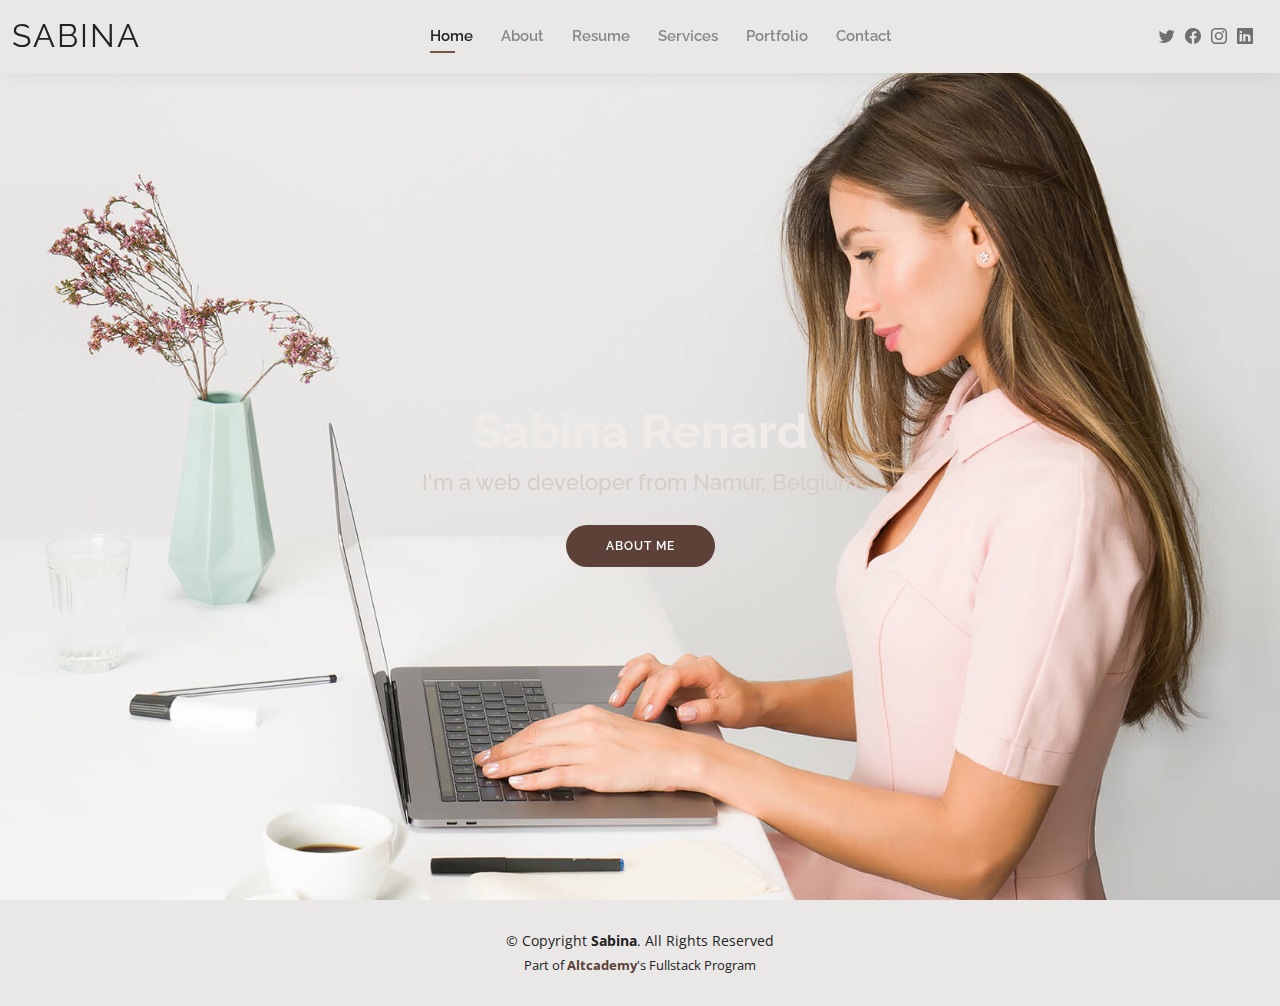
==== index.html @ f3447d52 "Fonts&colors updated on home page" ====
<!DOCTYPE html>
<html lang="en">
  <head>
    <meta charset="utf-8" />
    <meta content="width=device-width, initial-scale=1.0" name="viewport" />

    <title>SABINA RENARD</title>
    <meta content="" name="description" />
    <meta content="" name="keywords" />

    <!-- Favicons -->
    <link href="assets/img/favicon.ico" rel="icon" />

    <!-- Google Fonts -->
    <link
      href="https://fonts.googleapis.com/css?family=Open+Sans:300,300i,400,400i,600,600i,700,700i|Raleway:300,300i,400,400i,500,500i,600,600i,700,700i|Poppins:300,300i,400,400i,500,500i,600,600i,700,700i"
      rel="stylesheet"
    />

    <!-- Vendor CSS Files -->
    <link href="assets/vendor/aos/aos.css" rel="stylesheet" />
    <link
      href="assets/vendor/bootstrap/css/bootstrap.min.css"
      rel="stylesheet"
    />
    <link
      href="assets/vendor/bootstrap-icons/bootstrap-icons.css"
      rel="stylesheet"
    />
    <link href="assets/vendor/boxicons/css/boxicons.min.css" rel="stylesheet" />
    <link
      href="assets/vendor/glightbox/css/glightbox.min.css"
      rel="stylesheet"
    />
    <link href="assets/vendor/swiper/swiper-bundle.min.css" rel="stylesheet" />

    <!-- Template Main CSS File -->
    <link href="assets/css/style.css" rel="stylesheet" />
  </head>

  <body>
    <!-- ======= Header ======= -->
    <header id="header" class="fixed-top">
      <div
        class="container-fluid d-flex justify-content-between align-items-center"
      >
        <h1 class="logo me-auto me-lg-0"><a href="index.html">Sabina</a></h1>

        <nav id="navbar" class="navbar order-last order-lg-0">
          <ul>
            <li><a class="active" href="index.html">Home</a></li>
            <li><a href="about.html">About</a></li>
            <li><a href="resume.html">Resume</a></li>
            <li><a href="services.html">Services</a></li>
            <li><a href="portfolio.html">Portfolio</a></li>
            <li><a href="contact.html">Contact</a></li>
          </ul>
          <i class="bi bi-list mobile-nav-toggle"></i>
        </nav>
        <!-- .navbar -->

        <div class="header-social-links">
          <a href="#" class="twitter"><i class="bi bi-twitter"></i></a>
          <a href="#" class="facebook"><i class="bi bi-facebook"></i></a>
          <a href="#" class="instagram"><i class="bi bi-instagram"></i></a>
          <a href="#" class="linkedin"><i class="bi bi-linkedin"></i></a>
        </div>
      </div>
    </header>
    <!-- End Header -->

    <!-- ======= Hero Section ======= -->
    <section id="hero" class="d-flex align-items-center">
      <div
        class="container d-flex flex-column align-items-center"
        data-aos="zoom-in"
        data-aos-delay="100"
      >
        <h1 id="hero-name">Sabina Renard</h1>
        <h2>I'm a web developer from Namur, Belgium</h2>
        <a href="about.html" class="btn-about">About Me</a>
      </div>
    </section>
    <!-- End Hero -->

    <!-- ======= Footer ======= -->
    <footer id="footer">
      <div class="container">
        <div class="copyright">
          &copy; Copyright <strong><span>Sabina</span></strong
          >. All Rights Reserved
        </div>
        <div class="credits">
          Part of <a href="https://www.altcademy.com">Altcademy</a>'s Fullstack
          Program
        </div>
      </div>
    </footer>
    <!-- End  Footer -->

    <div id="preloader"></div>
    <a
      href="#"
      class="back-to-top d-flex align-items-center justify-content-center"
      ><i class="bi bi-arrow-up-short"></i
    ></a>

    <!-- Vendor JS Files -->
    <script src="assets/vendor/purecounter/purecounter_vanilla.js"></script>
    <script src="assets/vendor/aos/aos.js"></script>
    <script src="assets/vendor/bootstrap/js/bootstrap.bundle.min.js"></script>
    <script src="assets/vendor/glightbox/js/glightbox.min.js"></script>
    <script src="assets/vendor/isotope-layout/isotope.pkgd.min.js"></script>
    <script src="assets/vendor/swiper/swiper-bundle.min.js"></script>
    <script src="assets/vendor/waypoints/noframework.waypoints.js"></script>
    <script src="assets/vendor/php-email-form/validate.js"></script>

    <!-- Template Main JS File -->
    <script src="assets/js/main.js"></script>
  </body>
</html>
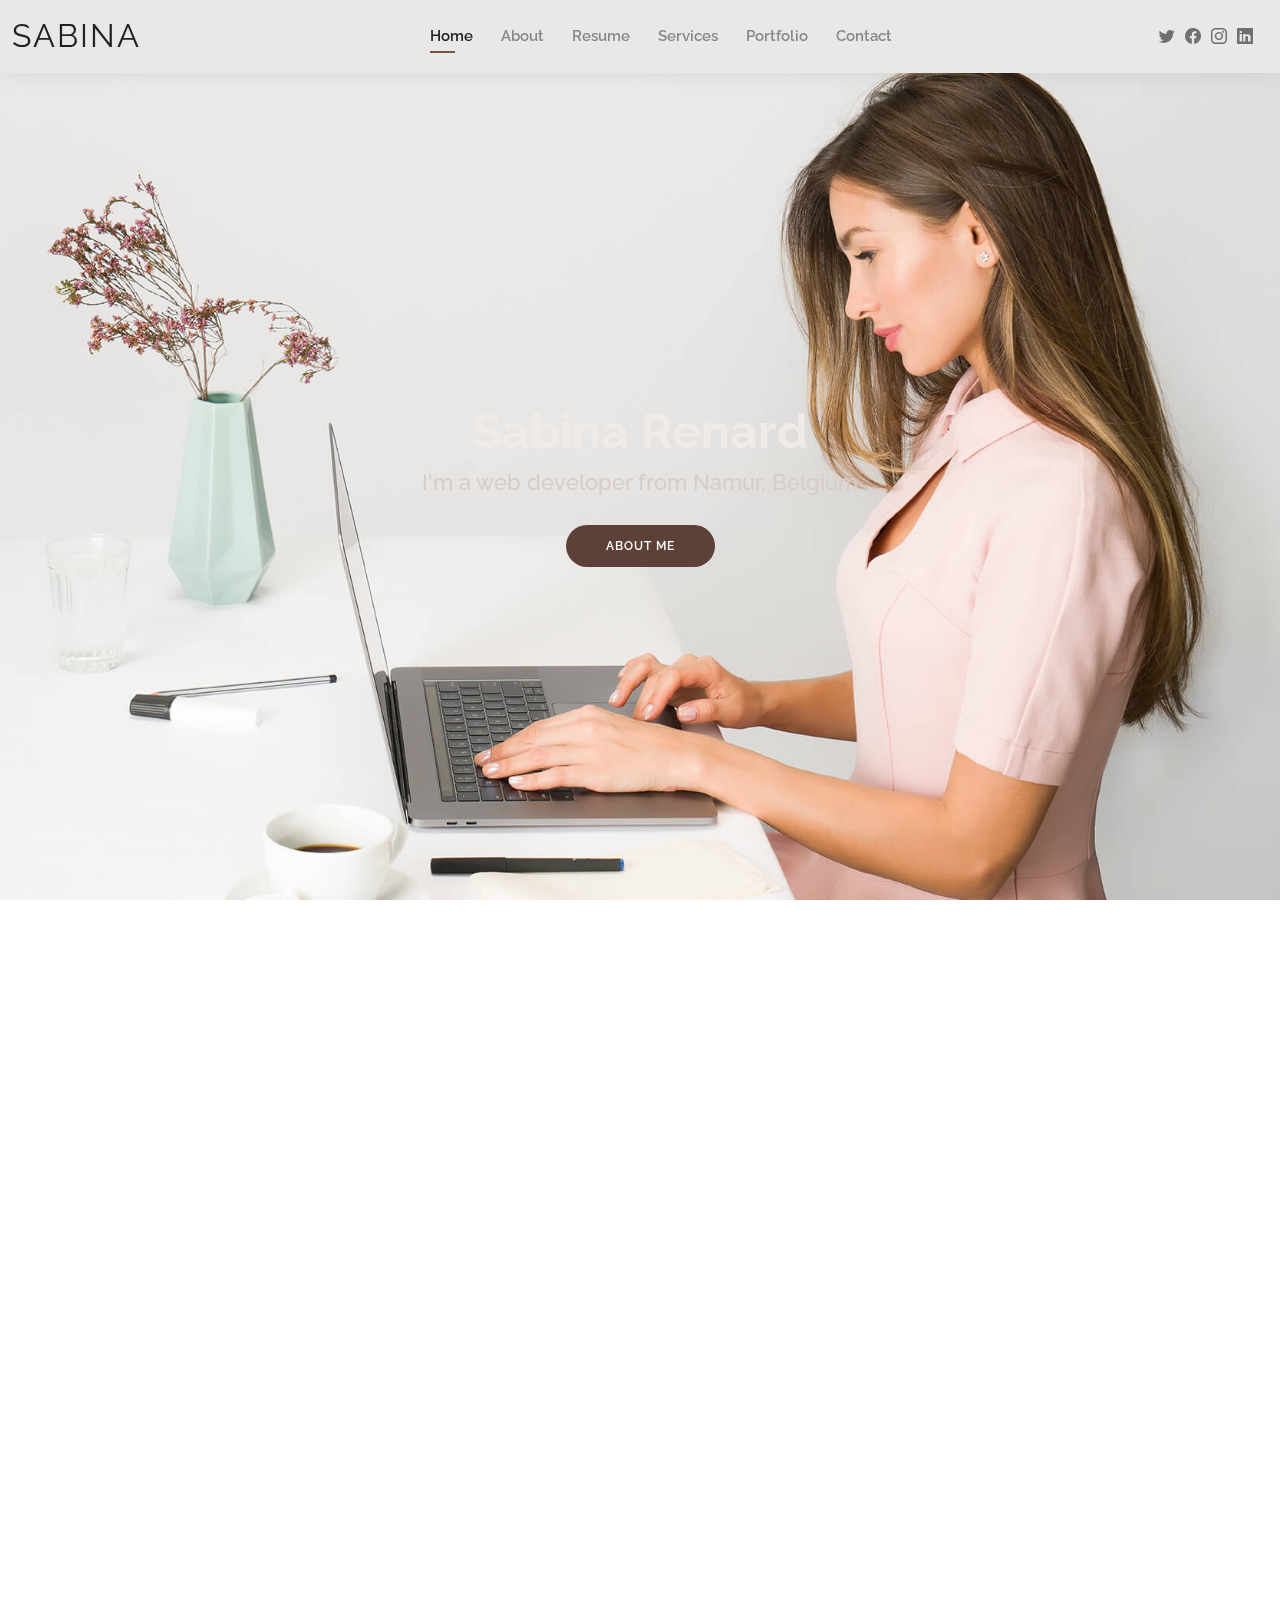
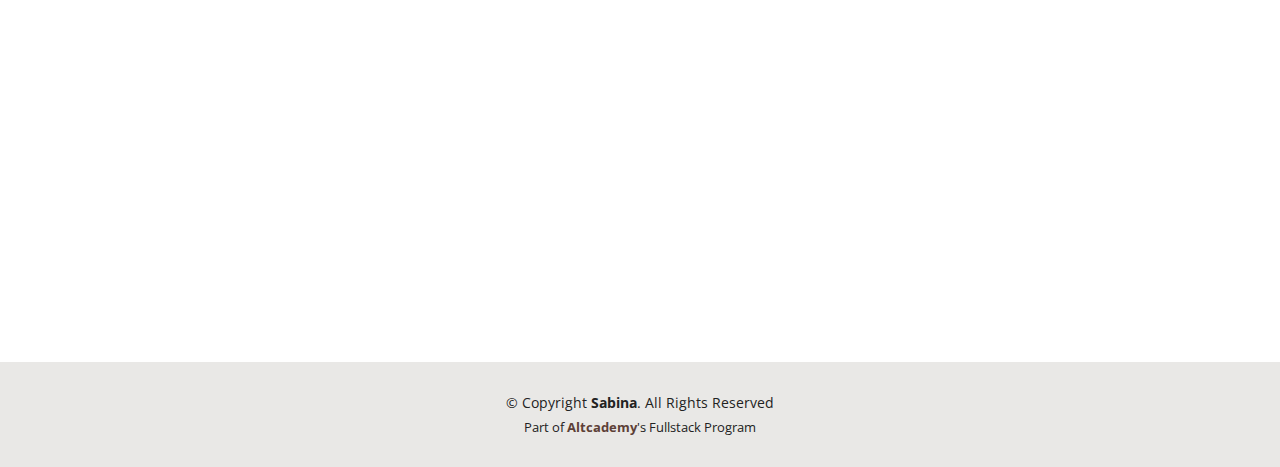
==== commit c23aaf26: "About section completed" ====
--- a/index.html
+++ b/index.html
@@ -39,6 +39,7 @@
   </head>
 
   <body>
+    <!-- ----------------------------------------------------------- NAV & HERO---------------------------------------------------- -->
     <!-- ======= Header ======= -->
     <header id="header" class="fixed-top">
       <div
@@ -83,6 +84,190 @@
     </section>
     <!-- End Hero -->
 
+    <!-- --------------------------------------------------- ABOUT ME SECTION --------------------------------------------------- -->
+    <main id="main">
+      <!-- ======= About Section ======= -->
+      <section id="about" class="about">
+        <div class="container" data-aos="fade-up">
+          <div class="section-title">
+            <h2>About</h2>
+            <p>
+              Here will be short description about skills, experience and
+              projects that I will have in future
+            </p>
+          </div>
+
+          <div class="row">
+            <div class="col-lg-4">
+              <img
+                src="assets/img/IMG-20210714-WA0001.jpg"
+                class="img-fluid"
+                alt=""
+              />
+            </div>
+            <div class="col-lg-8 pt-4 pt-lg-0 content">
+              <h3>Web Developer</h3>
+              <p class="fst-italic">
+                Experienced web developer with demonstrated history in
+                development for over 10 years.
+              </p>
+              <div class="row">
+                <div class="col-lg-6">
+                  <ul>
+                    <li>
+                      <i class="bi bi-rounded-right"></i>
+                      <strong>Birthday:</strong> 10 February 1987
+                    </li>
+                    <li>
+                      <i class="bi bi-rounded-right"></i>
+                      <strong>Website:</strong> www.sabinarenard.com
+                    </li>
+                    <li>
+                      <i class="bi bi-rounded-right"></i>
+                      <strong>Phone:</strong> +123 456 7890
+                    </li>
+                    <li>
+                      <i class="bi bi-rounded-right"></i>
+                      <strong>City:</strong> Namur, Belgium
+                    </li>
+                  </ul>
+                </div>
+                <div class="col-lg-6">
+                  <ul>
+                    <li>
+                      <i class="bi bi-rounded-right"></i>
+                      <strong>Age:</strong> 36
+                    </li>
+                    <li>
+                      <i class="bi bi-rounded-right"></i>
+                      <strong>Degree:</strong> Bachelor
+                    </li>
+                    <li>
+                      <i class="bi bi-rounded-right"></i>
+                      <strong>Email:</strong> ssafarowa@gmail.com
+                    </li>
+                    <li>
+                      <i class="bi bi-rounded-right"></i>
+                      <strong>Freelance:</strong> Available
+                    </li>
+                  </ul>
+                </div>
+              </div>
+              <p>
+                Over 15 years I have been holding senior management positions in
+                companies of Oil & Gas industry. However the passion to learn
+                new area and master in web development finally took over and I
+                have decided to do drastic changes in my career and persue the
+                dream of working as developer from any point of the world.
+              </p>
+            </div>
+          </div>
+        </div>
+      </section>
+      <!-- End About Section -->
+
+      <!-- ======= Skills Section ======= -->
+      <section id="skills" class="skills">
+        <div class="container" data-aos="fade-up">
+          <div class="section-title">
+            <h2>Skills</h2>
+            <!-- <p>
+              Magnam dolores commodi suscipit. Necessitatibus eius consequatur
+              ex aliquid fuga eum quidem. Sit sint consectetur velit. Quisquam
+              quos quisquam cupiditate. Et nemo qui impedit suscipit alias ea.
+              Quia fugiat sit in iste officiis commodi quidem hic quas.
+            </p> -->
+          </div>
+
+          <div class="row skills-content">
+            <div class="col-lg-6">
+              <div class="progress">
+                <span class="skill">HTML <i class="val">100%</i></span>
+                <div class="progress-bar-wrap">
+                  <div
+                    class="progress-bar"
+                    role="progressbar"
+                    aria-valuenow="100"
+                    aria-valuemin="0"
+                    aria-valuemax="100"
+                  ></div>
+                </div>
+              </div>
+
+              <div class="progress">
+                <span class="skill">CSS <i class="val">90%</i></span>
+                <div class="progress-bar-wrap">
+                  <div
+                    class="progress-bar"
+                    role="progressbar"
+                    aria-valuenow="90"
+                    aria-valuemin="0"
+                    aria-valuemax="100"
+                  ></div>
+                </div>
+              </div>
+
+              <div class="progress">
+                <span class="skill">JavaScript <i class="val">20%</i></span>
+                <div class="progress-bar-wrap">
+                  <div
+                    class="progress-bar"
+                    role="progressbar"
+                    aria-valuenow="20"
+                    aria-valuemin="0"
+                    aria-valuemax="100"
+                  ></div>
+                </div>
+              </div>
+            </div>
+
+            <div class="col-lg-6">
+              <div class="progress">
+                <span class="skill">PHP <i class="val">10%</i></span>
+                <div class="progress-bar-wrap">
+                  <div
+                    class="progress-bar"
+                    role="progressbar"
+                    aria-valuenow="10"
+                    aria-valuemin="0"
+                    aria-valuemax="100"
+                  ></div>
+                </div>
+              </div>
+
+              <div class="progress">
+                <span class="skill">React Js <i class="val">10%</i></span>
+                <div class="progress-bar-wrap">
+                  <div
+                    class="progress-bar"
+                    role="progressbar"
+                    aria-valuenow="10"
+                    aria-valuemin="0"
+                    aria-valuemax="100"
+                  ></div>
+                </div>
+              </div>
+
+              <div class="progress">
+                <span class="skill">Ruby on Rails <i class="val">5%</i></span>
+                <div class="progress-bar-wrap">
+                  <div
+                    class="progress-bar"
+                    role="progressbar"
+                    aria-valuenow="55"
+                    aria-valuemin="0"
+                    aria-valuemax="100"
+                  ></div>
+                </div>
+              </div>
+            </div>
+          </div>
+        </div>
+      </section>
+      <!-- End Skills Section -->
+    </main>
+    <!-- End #main -->
+
     <!-- ======= Footer ======= -->
     <footer id="footer">
       <div class="container">
--- a/assets/css/style.css
+++ b/assets/css/style.css
@@ -531,7 +531,7 @@
   display: block;
   width: 50px;
   height: 3px;
-  background: #34b7a7;
+  background: #6d4c41;
   bottom: 0;
   left: calc(50% - 25px);
 }
@@ -615,7 +615,7 @@
 .about .content ul i {
   font-size: 20px;
   padding-right: 2px;
-  color: #34b7a7;
+  color: #4e342e;
 }
 
 .about .content p:last-child {
@@ -655,106 +655,7 @@
   width: 1px;
   height: 10px;
   transition: 0.9s;
-  background-color: #34b7a7;
-}
-
-/*--------------------------------------------------------------
-# Facts
---------------------------------------------------------------*/
-.facts .counters span {
-  font-size: 48px;
-  display: block;
-  color: #34b7a7;
-}
-
-.facts .counters p {
-  padding: 0;
-  margin: 0 0 20px 0;
-  font-family: "Raleway", sans-serif;
-  font-size: 14px;
-}
-
-/*--------------------------------------------------------------
-# Testimonials
---------------------------------------------------------------*/
-.testimonials .section-header {
-  margin-bottom: 40px;
-}
-
-.testimonials .testimonials-carousel,
-.testimonials .testimonials-slider {
-  overflow: hidden;
-}
-
-.testimonials .testimonial-item {
-  text-align: center;
-}
-
-.testimonials .testimonial-item .testimonial-img {
-  width: 120px;
-  border-radius: 50%;
-  border: 4px solid #fff;
-  margin: 0 auto;
-}
-
-.testimonials .testimonial-item h3 {
-  font-size: 20px;
-  font-weight: bold;
-  margin: 10px 0 5px 0;
-  color: #111;
-}
-
-.testimonials .testimonial-item h4 {
-  font-size: 14px;
-  color: #999;
-  margin: 0 0 15px 0;
-}
-
-.testimonials .testimonial-item .quote-icon-left,
-.testimonials .testimonial-item .quote-icon-right {
-  color: #c8efea;
-  font-size: 26px;
-}
-
-.testimonials .testimonial-item .quote-icon-left {
-  display: inline-block;
-  left: -5px;
-  position: relative;
-}
-
-.testimonials .testimonial-item .quote-icon-right {
-  display: inline-block;
-  right: -5px;
-  position: relative;
-  top: 10px;
-}
-
-.testimonials .testimonial-item p {
-  font-style: italic;
-  margin: 0 auto 15px auto;
-}
-
-@media (min-width: 992px) {
-  .testimonials .testimonial-item p {
-    width: 80%;
-  }
-}
-
-.testimonials .swiper-pagination {
-  margin-top: 20px;
-  position: relative;
-}
-
-.testimonials .swiper-pagination .swiper-pagination-bullet {
-  width: 12px;
-  height: 12px;
-  background-color: #fff;
-  opacity: 1;
-  border: 1px solid #34b7a7;
-}
-
-.testimonials .swiper-pagination .swiper-pagination-bullet-active {
-  background-color: #34b7a7;
+  background-color: #5d4037;
 }
 
 /*--------------------------------------------------------------
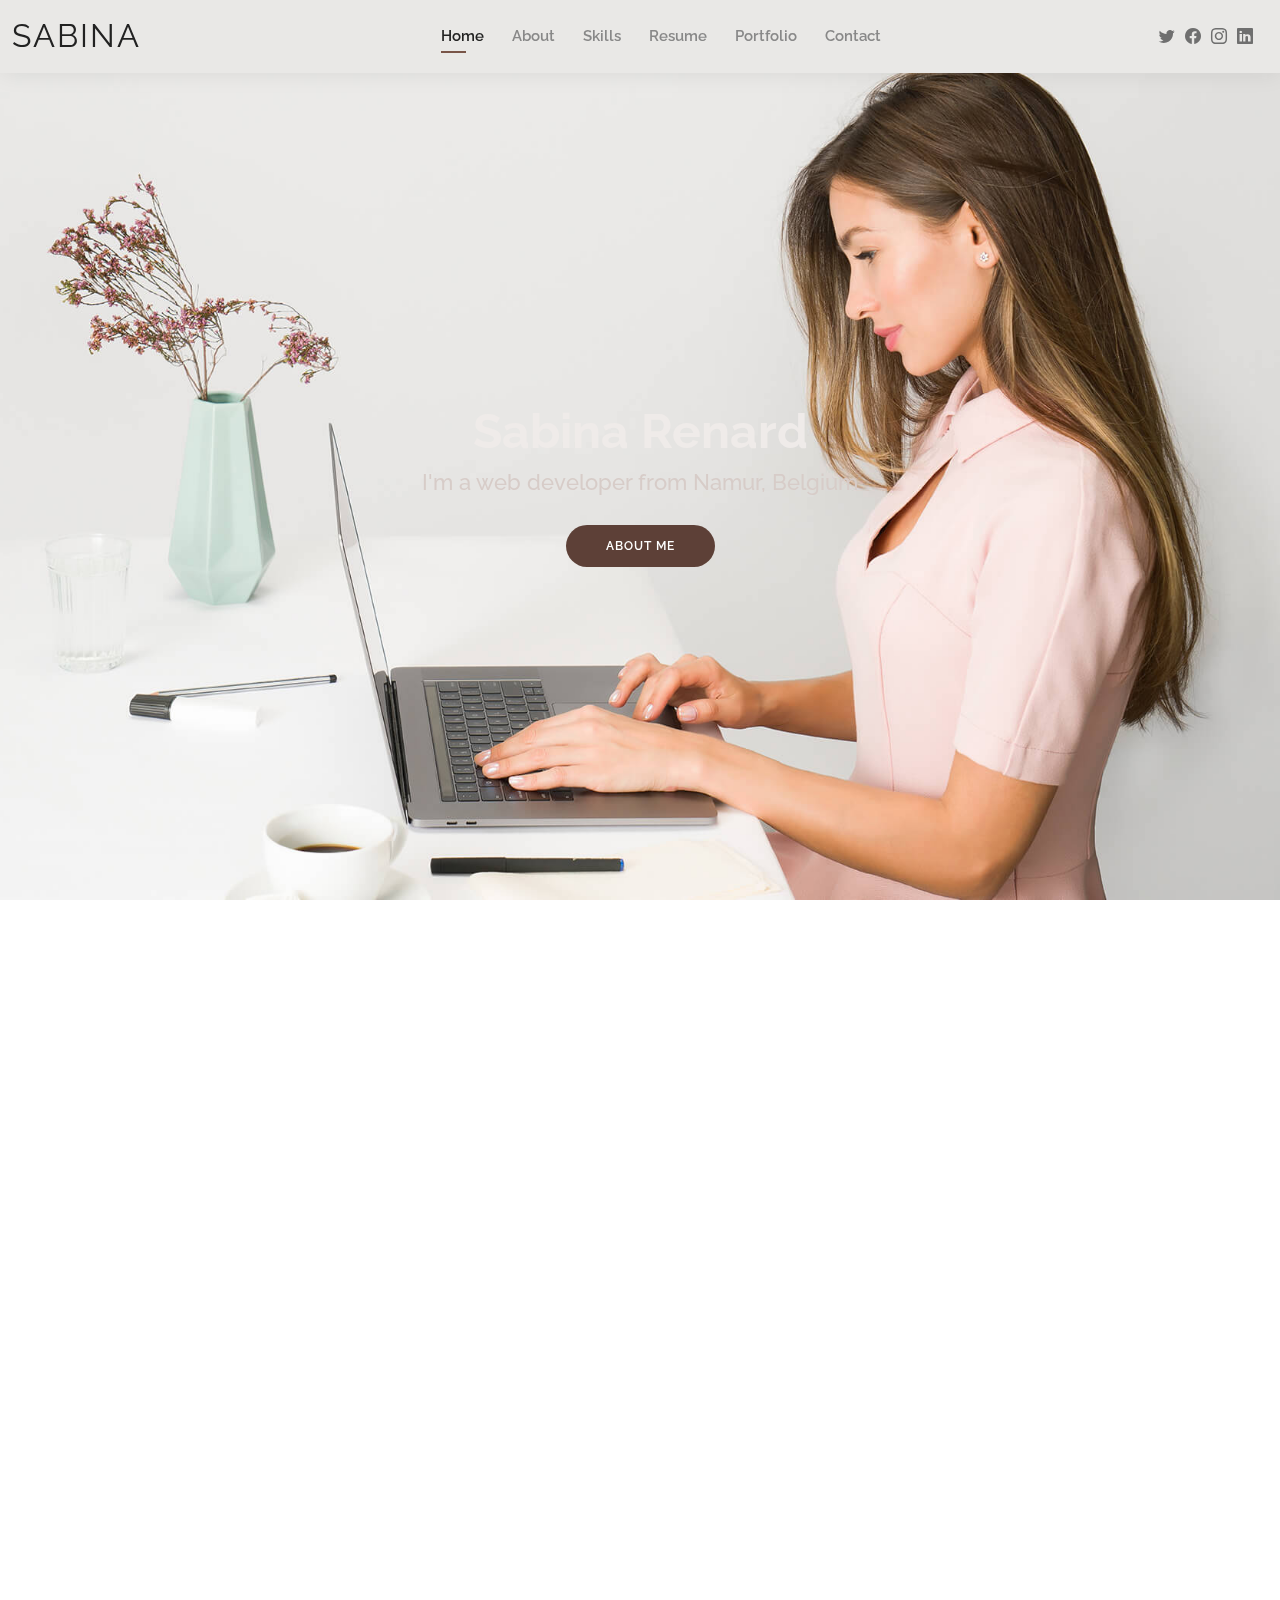
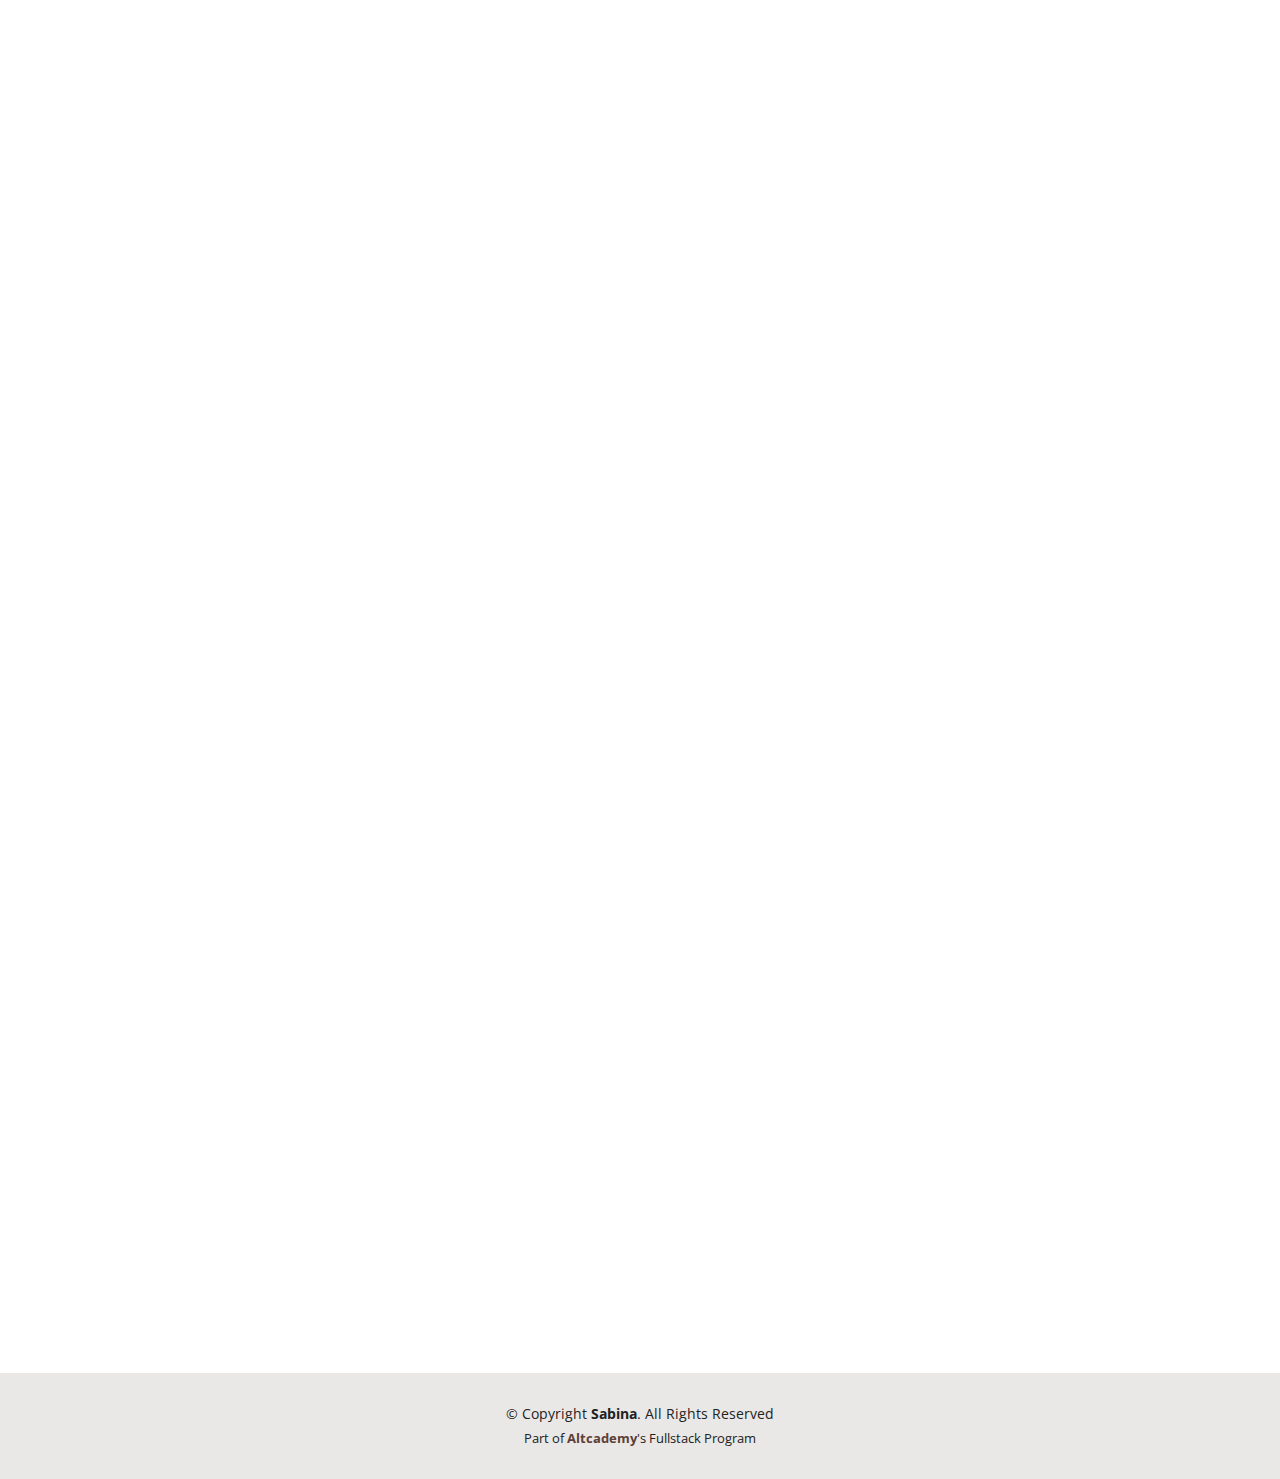
==== commit 1cd2dcc6: "Skills & Resume section completed" ====
--- a/index.html
+++ b/index.html
@@ -50,9 +50,9 @@
         <nav id="navbar" class="navbar order-last order-lg-0">
           <ul>
             <li><a class="active" href="index.html">Home</a></li>
-            <li><a href="about.html">About</a></li>
-            <li><a href="resume.html">Resume</a></li>
-            <li><a href="services.html">Services</a></li>
+            <li><a href="#about">About</a></li>
+            <li><a href="#skills">Skills</a></li>
+            <li><a href="#resume">Resume</a></li>
             <li><a href="portfolio.html">Portfolio</a></li>
             <li><a href="contact.html">Contact</a></li>
           </ul>
@@ -265,6 +265,93 @@
         </div>
       </section>
       <!-- End Skills Section -->
+
+      <!-- -----------------------------------------------RESUME SECTION-------------------------------------------------- -->
+
+      <section id="resume" class="resume">
+        <div class="container" data-aos="fade-up">
+          <div class="section-title">
+            <h2>Resume</h2>
+            <!-- <p>Magnam dolores commodi suscipit. Necessitatibus eius consequatur ex aliquid fuga eum quidem. Sit sint consectetur velit. Quisquam quos quisquam cupiditate. Et nemo qui impedit suscipit alias ea. Quia fugiat sit in iste officiis commodi quidem hic quas.</p> -->
+          </div>
+
+          <div class="row">
+            <div class="col-lg-6">
+              <h3 class="resume-title">Summary</h3>
+              <div class="resume-item pb-0">
+                <h4>Sabina Renard</h4>
+                <p>
+                  <em
+                    >Innovative and deadline-driven Web developer with 10+ years
+                    of experience designing and developing user-centered
+                    websites and applications.</em
+                  >
+                </p>
+                <ul>
+                  <li>Namur,Belgium</li>
+                  <li>(123) 456-7891</li>
+                  <li>ssafarowa@gmail.com</li>
+                </ul>
+              </div>
+
+              <h3 class="resume-title">Education</h3>
+              <div class="resume-item">
+                <h4>Bachelor degree : History</h4>
+                <h5>2004 - 2009</h5>
+                <p><em>Baku State University, Azerbaijan</em></p>
+                <p>
+                  Qui deserunt veniam. Et sed aliquam labore tempore sed
+                  quisquam iusto autem sit. Ea vero voluptatum qui ut
+                  dignissimos deleniti nerada porti sand markend
+                </p>
+              </div>
+              <div class="resume-item">
+                <h4>Bootcamp : Full Stack Web Development</h4>
+                <h5>2023 - 2024</h5>
+                <p><em>Altacademy, Inc</em></p>
+                <p>
+                  Web:
+                  <a href="https://www.altcademy.com">www.altacademy.com</a>
+                </p>
+              </div>
+            </div>
+            <div class="col-lg-6">
+              <h3 class="resume-title">Professional Experience</h3>
+              <div class="resume-item">
+                <h4>Supply Chain Specialist</h4>
+                <h5>2023 - Present</h5>
+                <p><em>Imerys, Antwerp, Belgium </em></p>
+
+                <ul>
+                  <li>Management of Customer Relationships</li>
+                  <li>
+                    Preparation and Management of Service and SupplyContracts
+                    with Customers
+                  </li>
+                  <li>Management the tendering process of the company</li>
+                  <li>Participation in external and internal audits</li>
+                </ul>
+              </div>
+              <div class="resume-item">
+                <h4>Supply Chain Team Lead</h4>
+                <h5>2013 - 2022</h5>
+                <p><em>Rapid Solutions LLC, Baku, Azerbaijan</em></p>
+
+                <ul>
+                  <li>
+                    Management and supervision of Supply Chain andCommercial
+                    team
+                  </li>
+                  <li>Control of Procurement cycle of the Company</li>
+                  <li>Control of Procurement and Commercial Procedures</li>
+                  <li>Vendor and customer contract awards andnegotiations</li>
+                  <li>Compliance with internal quality procedures</li>
+                </ul>
+              </div>
+            </div>
+          </div>
+        </div>
+      </section>
     </main>
     <!-- End #main -->
 
--- a/assets/css/style.css
+++ b/assets/css/style.css
@@ -7,7 +7,7 @@
 }
 
 a {
-  color: #34b7a7;
+  color: #4e342e;
   text-decoration: none;
 }
 
@@ -27,6 +27,12 @@
 
 #main {
   margin-top: 50px;
+}
+
+#about,
+#resume,
+#skills {
+  padding-top: 90px;
 }
 
 #hero h1,
@@ -672,7 +678,7 @@
 .resume .resume-item {
   padding: 0 0 20px 20px;
   margin-top: -2px;
-  border-left: 2px solid #34b7a7;
+  border-left: 2px solid #6d4c41;
   position: relative;
 }
 
@@ -681,18 +687,18 @@
   font-size: 18px;
   font-weight: 600;
   font-family: "Poppins", sans-serif;
-  color: #1d685f;
+  color: #4e342e;
   margin-bottom: 10px;
 }
 
 .resume .resume-item h5 {
   font-size: 16px;
-  background: #effbf9;
+  background: #efebe9;
   padding: 5px 15px;
   display: inline-block;
   font-weight: 600;
   margin-bottom: 10px;
-  color: #34b7a7;
+  color: #5d4037;
 }
 
 .resume .resume-item ul {
@@ -716,135 +722,7 @@
   left: -9px;
   top: 0;
   background: #fff;
-  border: 2px solid #34b7a7;
-}
-
-/*--------------------------------------------------------------
-# Services
---------------------------------------------------------------*/
-.services .icon-box {
-  text-align: center;
-  padding: 70px 20px 80px 20px;
-  transition: all ease-in-out 0.3s;
-  background: #fff;
-  box-shadow: 0px 0 35px 0 rgba(0, 0, 0, 0.08);
-}
-
-.services .icon-box .icon {
-  margin: 0 auto;
-  width: 100px;
-  height: 100px;
-  display: flex;
-  align-items: center;
-  justify-content: center;
-  transition: ease-in-out 0.3s;
-  position: relative;
-}
-
-.services .icon-box .icon i {
-  font-size: 36px;
-  transition: 0.5s;
-  position: relative;
-}
-
-.services .icon-box .icon svg {
-  position: absolute;
-  top: 0;
-  left: 0;
-}
-
-.services .icon-box .icon svg path {
-  transition: 0.5s;
-  fill: #f5f5f5;
-}
-
-.services .icon-box h4 {
-  font-weight: 600;
-  margin: 10px 0 15px 0;
-  font-size: 22px;
-}
-
-.services .icon-box h4 a {
-  color: #222222;
-  transition: ease-in-out 0.3s;
-}
-
-.services .icon-box p {
-  line-height: 24px;
-  font-size: 14px;
-  margin-bottom: 0;
-}
-
-.services .iconbox-blue i {
-  color: #47aeff;
-}
-
-.services .iconbox-blue:hover .icon i {
-  color: #fff;
-}
-
-.services .iconbox-blue:hover .icon path {
-  fill: #47aeff;
-}
-
-.services .iconbox-orange i {
-  color: #ffa76e;
-}
-
-.services .iconbox-orange:hover .icon i {
-  color: #fff;
-}
-
-.services .iconbox-orange:hover .icon path {
-  fill: #ffa76e;
-}
-
-.services .iconbox-pink i {
-  color: #e80368;
-}
-
-.services .iconbox-pink:hover .icon i {
-  color: #fff;
-}
-
-.services .iconbox-pink:hover .icon path {
-  fill: #e80368;
-}
-
-.services .iconbox-yellow i {
-  color: #ffbb2c;
-}
-
-.services .iconbox-yellow:hover .icon i {
-  color: #fff;
-}
-
-.services .iconbox-yellow:hover .icon path {
-  fill: #ffbb2c;
-}
-
-.services .iconbox-red i {
-  color: #ff5828;
-}
-
-.services .iconbox-red:hover .icon i {
-  color: #fff;
-}
-
-.services .iconbox-red:hover .icon path {
-  fill: #ff5828;
-}
-
-.services .iconbox-teal i {
-  color: #11dbcf;
-}
-
-.services .iconbox-teal:hover .icon i {
-  color: #fff;
-}
-
-.services .iconbox-teal:hover .icon path {
-  fill: #11dbcf;
+  border: 2px solid #5d4037;
 }
 
 /*--------------------------------------------------------------
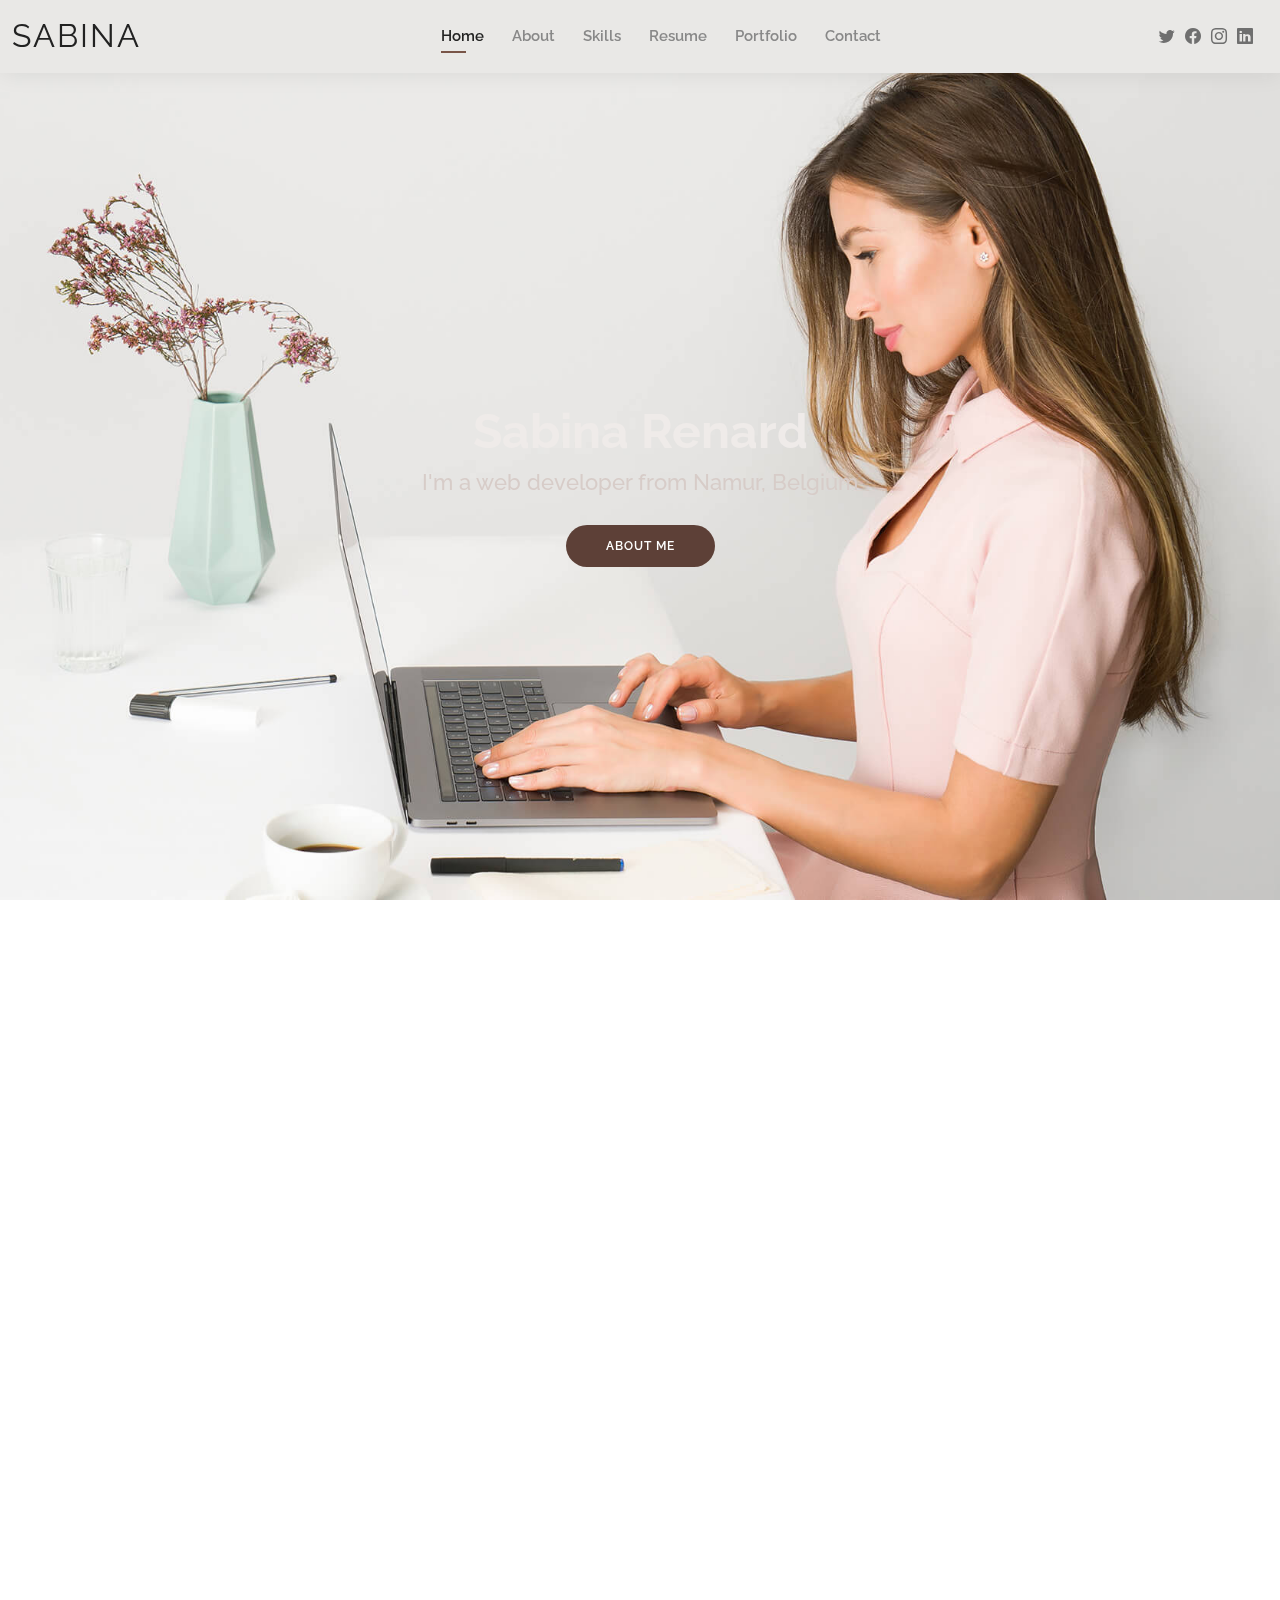
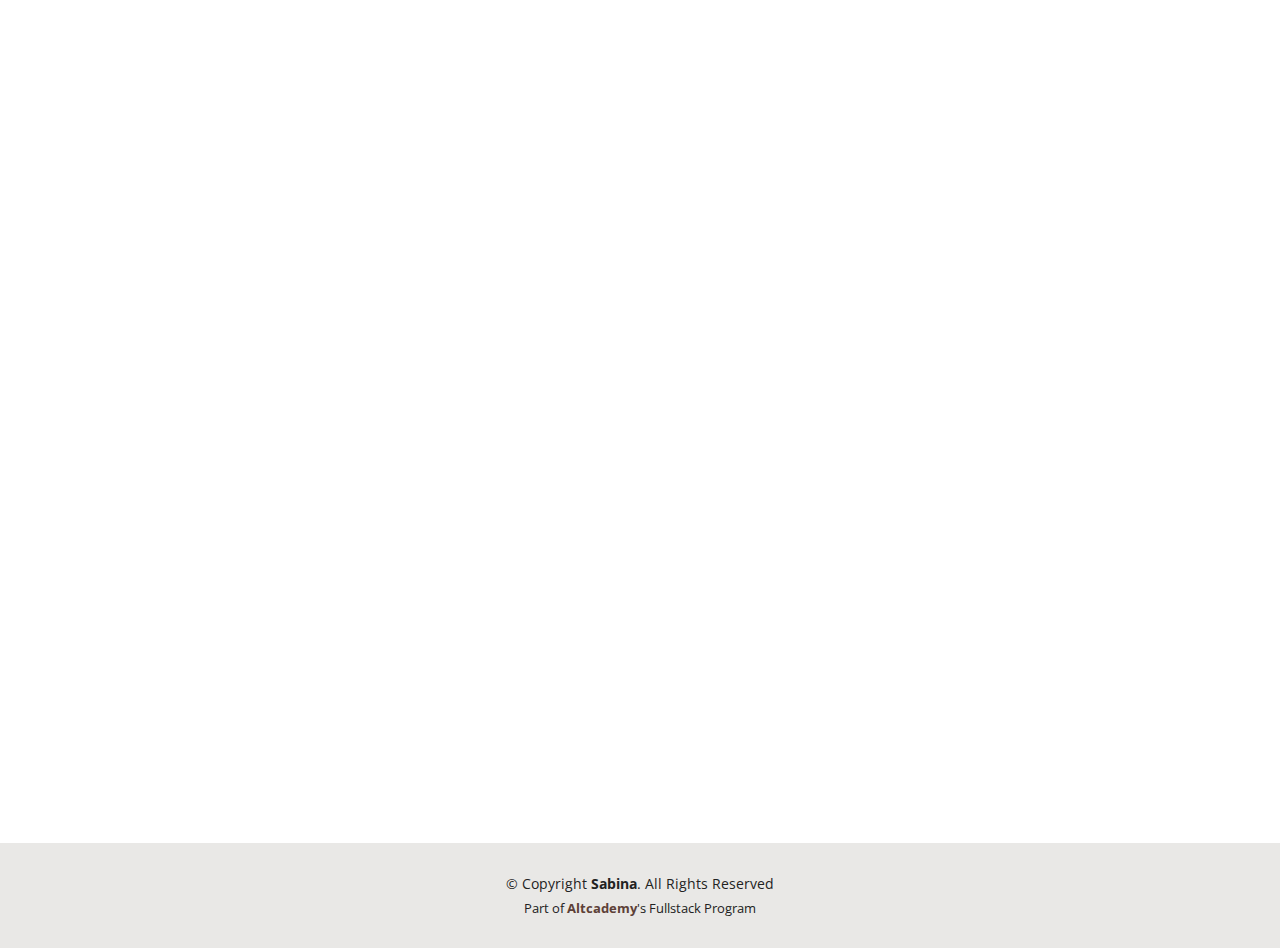
==== commit bfe251dc: "Contact section completed" ====
--- a/index.html
+++ b/index.html
@@ -54,7 +54,7 @@
             <li><a href="#skills">Skills</a></li>
             <li><a href="#resume">Resume</a></li>
             <li><a href="portfolio.html">Portfolio</a></li>
-            <li><a href="contact.html">Contact</a></li>
+            <li><a href="#contact">Contact</a></li>
           </ul>
           <i class="bi bi-list mobile-nav-toggle"></i>
         </nav>
@@ -352,6 +352,113 @@
           </div>
         </div>
       </section>
+
+      <!-- ---------------------------------------------- CONTACT SECTION --------------------------------------------------- -->
+      <section id="contact" class="contact">
+        <div class="container" data-aos="fade-up">
+          <div class="section-title">
+            <h2>Contact</h2>
+            <p>Please feel free to contact me any time at:</p>
+          </div>
+
+          <div>
+            <iframe
+              src="https://www.google.com/maps/embed?pb=!1m18!1m12!1m3!1d81280.87689509871!2d4.8536604!3d50.4592144!2m3!1f0!2f0!3f0!3m2!1i1024!2i768!4f13.1!3m3!1m2!1s0x47c1996d0c2c653f%3A0xc15626b6c4165205!2sNamur!5e0!3m2!1sen!2sbe!4v1694261060281!5m2!1sen!2sbe"
+              width="100%"
+              height="400"
+              style="border: 0"
+              allowfullscreen=""
+              loading="lazy"
+              referrerpolicy="no-referrer-when-downgrade"
+            ></iframe>
+          </div>
+
+          <div class="row mt-5">
+            <div class="col-lg-4">
+              <div class="info">
+                <div class="address">
+                  <i class="bi bi-geo-alt"></i>
+                  <h4>Location:</h4>
+                  <p>Namur,Belgium</p>
+                </div>
+
+                <div class="email">
+                  <i class="bi bi-envelope"></i>
+                  <h4>Email:</h4>
+                  <p>ssafarowa@gmail.com</p>
+                </div>
+
+                <div class="phone">
+                  <i class="bi bi-phone"></i>
+                  <h4>Call:</h4>
+                  <p>+123 456 789</p>
+                </div>
+              </div>
+            </div>
+
+            <div class="col-lg-8 mt-5 mt-lg-0">
+              <form
+                action="forms/contact.php"
+                method="post"
+                role="form"
+                class="php-email-form"
+              >
+                <div class="row">
+                  <div class="col-md-6 form-group">
+                    <input
+                      type="text"
+                      name="name"
+                      class="form-control"
+                      id="name"
+                      placeholder="Your Name"
+                      required
+                    />
+                  </div>
+                  <div class="col-md-6 form-group mt-3 mt-md-0">
+                    <input
+                      type="email"
+                      class="form-control"
+                      name="email"
+                      id="email"
+                      placeholder="Your Email"
+                      required
+                    />
+                  </div>
+                </div>
+                <div class="form-group mt-3">
+                  <input
+                    type="text"
+                    class="form-control"
+                    name="subject"
+                    id="subject"
+                    placeholder="Subject"
+                    required
+                  />
+                </div>
+                <div class="form-group mt-3">
+                  <textarea
+                    class="form-control"
+                    name="message"
+                    rows="5"
+                    placeholder="Message"
+                    required
+                  ></textarea>
+                </div>
+                <div class="my-3">
+                  <div class="loading">Loading</div>
+                  <div class="error-message"></div>
+                  <div class="sent-message">
+                    Your message has been sent. Thank you!
+                  </div>
+                </div>
+                <div class="text-center">
+                  <button type="submit">Send Message</button>
+                </div>
+              </form>
+            </div>
+          </div>
+        </div>
+      </section>
     </main>
     <!-- End #main -->
 
--- a/assets/css/style.css
+++ b/assets/css/style.css
@@ -31,7 +31,8 @@
 
 #about,
 #resume,
-#skills {
+#skills,
+#contact {
   padding-top: 90px;
 }
 
@@ -929,11 +930,11 @@
 
 .contact .info i {
   font-size: 20px;
-  color: #34b7a7;
+  color: #6d4c41;
   float: left;
   width: 44px;
   height: 44px;
-  background: #effbf9;
+  background: #efebe9;
   display: flex;
   justify-content: center;
   align-items: center;
@@ -964,7 +965,7 @@
 .contact .info .email:hover i,
 .contact .info .address:hover i,
 .contact .info .phone:hover i {
-  background: #34b7a7;
+  background: #5d4037;
   color: #fff;
 }
 
@@ -1035,7 +1036,7 @@
 }
 
 .contact .php-email-form button[type="submit"] {
-  background: #34b7a7;
+  background: #6d4c41;
   border: 0;
   padding: 10px 30px 12px 30px;
   color: #fff;
@@ -1044,7 +1045,7 @@
 }
 
 .contact .php-email-form button[type="submit"]:hover {
-  background: #3dc8b7;
+  background: #5d4037;
 }
 
 @keyframes animate-loading {
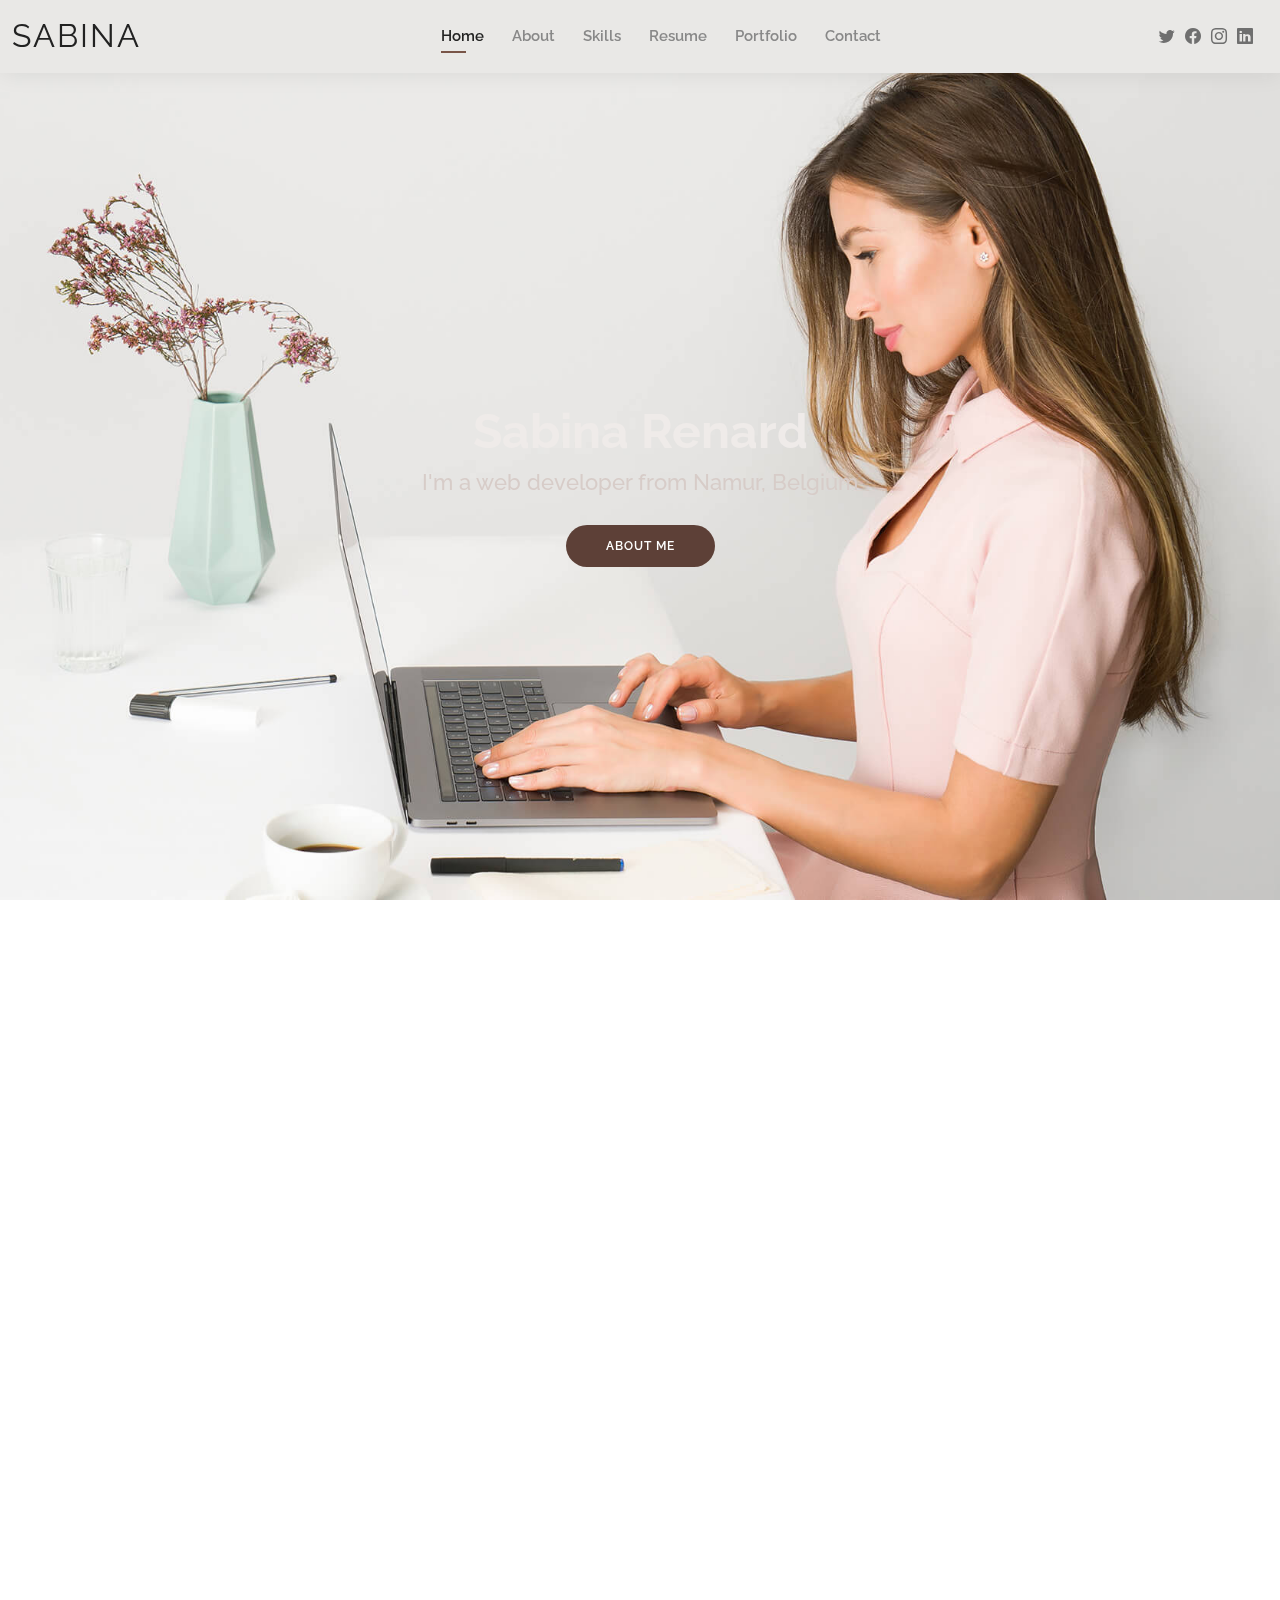
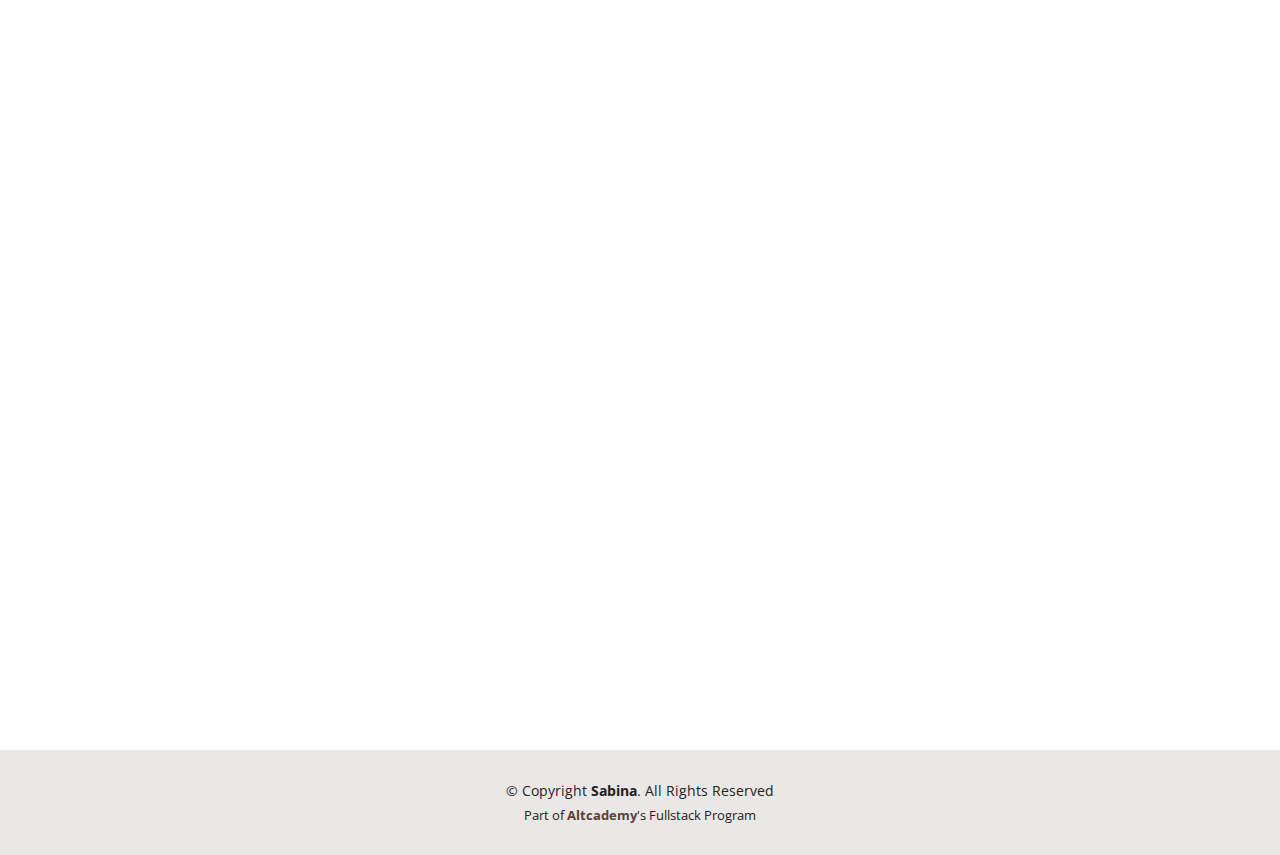
==== commit adbd4e88: "Portfolio Section completed" ====
--- a/index.html
+++ b/index.html
@@ -53,7 +53,7 @@
             <li><a href="#about">About</a></li>
             <li><a href="#skills">Skills</a></li>
             <li><a href="#resume">Resume</a></li>
-            <li><a href="portfolio.html">Portfolio</a></li>
+            <li><a href="#portfolio">Portfolio</a></li>
             <li><a href="#contact">Contact</a></li>
           </ul>
           <i class="bi bi-list mobile-nav-toggle"></i>
@@ -61,16 +61,24 @@
         <!-- .navbar -->
 
         <div class="header-social-links">
-          <a href="#" class="twitter"><i class="bi bi-twitter"></i></a>
-          <a href="#" class="facebook"><i class="bi bi-facebook"></i></a>
-          <a href="#" class="instagram"><i class="bi bi-instagram"></i></a>
-          <a href="#" class="linkedin"><i class="bi bi-linkedin"></i></a>
+          <a href="https://twitter.com" class="twitter"
+            ><i class="bi bi-twitter"></i
+          ></a>
+          <a href="https://facebook.com" class="facebook"
+            ><i class="bi bi-facebook"></i
+          ></a>
+          <a href="https://instagram.com" class="instagram"
+            ><i class="bi bi-instagram"></i
+          ></a>
+          <a href="https://linkedin.com" class="linkedin"
+            ><i class="bi bi-linkedin"></i
+          ></a>
         </div>
       </div>
     </header>
     <!-- End Header -->
 
-    <!-- ======= Hero Section ======= -->
+    <!-- ---------------------------------------------------- Hero Section --------------------------------------------------- -->
     <section id="hero" class="d-flex align-items-center">
       <div
         class="container d-flex flex-column align-items-center"
@@ -353,6 +361,304 @@
         </div>
       </section>
 
+      <!-- ----------------------------------------------------- PORTFOLIO --------------------------------------------------- -->
+      <section id="portfolio" class="portfolio">
+        <div class="container" data-aos="fade-up">
+          <div class="section-title">
+            <h2>Portfolio</h2>
+            <p>
+              Below are some completed projects of webdesign and development
+            </p>
+          </div>
+
+          <div class="row" data-aos="fade-up" data-aos-delay="100">
+            <div class="col-lg-12 d-flex justify-content-center">
+              <ul id="portfolio-flters">
+                <li data-filter="*" class="filter-active">All</li>
+                <li data-filter=".filter-app">App</li>
+                <li data-filter=".filter-card">Card</li>
+                <li data-filter=".filter-web">Web</li>
+              </ul>
+            </div>
+          </div>
+
+          <div
+            class="row portfolio-container"
+            data-aos="fade-up"
+            data-aos-delay="200"
+          >
+            <div class="col-lg-4 col-md-6 portfolio-item filter-app">
+              <div class="portfolio-wrap">
+                <img
+                  src="/assets/img/Screenshot 2023-09-09 at 14.27.36.png"
+                  class="img-fluid"
+                  alt=""
+                />
+                <div class="portfolio-info">
+                  <h4>Edge Ledger</h4>
+                  <p>Web</p>
+                  <div class="portfolio-links">
+                    <!-- <a
+                      href="assets/img/portfolio/portfolio-1.jpg"
+                      data-gallery="portfolioGallery"
+                      class="portfolio-lightbox"
+                      title="App 1"
+                      ><i class="bx bx-plus"></i
+                    ></a> -->
+                    <a
+                      href="https://edgeledger-sr.netlify.app/"
+                      class="portfolio-details-lightbox"
+                      data-glightbox="type: external"
+                      title="Portfolio Details"
+                      ><i class="bx bx-link"></i
+                    ></a>
+                  </div>
+                </div>
+              </div>
+            </div>
+
+            <div class="col-lg-4 col-md-6 portfolio-item filter-web">
+              <div class="portfolio-wrap">
+                <img
+                  src="/assets/img/Screenshot 2023-09-09 at 14.32.09.png"
+                  class="img-fluid"
+                  alt=""
+                />
+                <div class="portfolio-info">
+                  <h4>Omnifood</h4>
+                  <p>Web</p>
+                  <div class="portfolio-links">
+                    <!-- <a
+                      href="assets/img/portfolio/portfolio-2.jpg"
+                      data-gallery="portfolioGallery"
+                      class="portfolio-lightbox"
+                      title="Web 3"
+                      ><i class="bx bx-plus"></i
+                    ></a> -->
+                    <a
+                      href="https://omnifood-srenard.netlify.app/"
+                      class="portfolio-details-lightbox"
+                      data-glightbox="type: external"
+                      title="Portfolio Details"
+                      ><i class="bx bx-link"></i
+                    ></a>
+                  </div>
+                </div>
+              </div>
+            </div>
+
+            <div class="col-lg-4 col-md-6 portfolio-item filter-app">
+              <div class="portfolio-wrap">
+                <img
+                  src="assets/img/Screenshot 2023-09-09 at 14.40.12.png"
+                  class="img-fluid"
+                  alt=""
+                />
+                <div class="portfolio-info">
+                  <h4>Natours</h4>
+                  <p>Web</p>
+                  <div class="portfolio-links">
+                    <!-- <a
+                      href="assets/img/portfolio/portfolio-3.jpg"
+                      data-gallery="portfolioGallery"
+                      class="portfolio-lightbox"
+                      title="App 2"
+                      ><i class="bx bx-plus"></i
+                    ></a> -->
+                    <a
+                      href="https://natours-sr.netlify.app/"
+                      class="portfolio-details-lightbox"
+                      data-glightbox="type: external"
+                      title="Portfolio Details"
+                      ><i class="bx bx-link"></i
+                    ></a>
+                  </div>
+                </div>
+              </div>
+            </div>
+
+            <div class="col-lg-4 col-md-6 portfolio-item filter-card">
+              <div class="portfolio-wrap">
+                <img
+                  src="assets/img/portfolio/portfolio-4.jpg"
+                  class="img-fluid"
+                  alt=""
+                />
+                <div class="portfolio-info">
+                  <h4>Card 2</h4>
+                  <p>Card</p>
+                  <div class="portfolio-links">
+                    <a
+                      href="assets/img/portfolio/portfolio-4.jpg"
+                      data-gallery="portfolioGallery"
+                      class="portfolio-lightbox"
+                      title="Card 2"
+                      ><i class="bx bx-plus"></i
+                    ></a>
+                    <a
+                      href="portfolio-details.html"
+                      class="portfolio-details-lightbox"
+                      data-glightbox="type: external"
+                      title="Portfolio Details"
+                      ><i class="bx bx-link"></i
+                    ></a>
+                  </div>
+                </div>
+              </div>
+            </div>
+
+            <div class="col-lg-4 col-md-6 portfolio-item filter-web">
+              <div class="portfolio-wrap">
+                <img
+                  src="assets/img/portfolio/portfolio-5.jpg"
+                  class="img-fluid"
+                  alt=""
+                />
+                <div class="portfolio-info">
+                  <h4>Web 2</h4>
+                  <p>Web</p>
+                  <div class="portfolio-links">
+                    <a
+                      href="assets/img/portfolio/portfolio-5.jpg"
+                      data-gallery="portfolioGallery"
+                      class="portfolio-lightbox"
+                      title="Web 2"
+                      ><i class="bx bx-plus"></i
+                    ></a>
+                    <a
+                      href="portfolio-details.html"
+                      class="portfolio-details-lightbox"
+                      data-glightbox="type: external"
+                      title="Portfolio Details"
+                      ><i class="bx bx-link"></i
+                    ></a>
+                  </div>
+                </div>
+              </div>
+            </div>
+
+            <div class="col-lg-4 col-md-6 portfolio-item filter-app">
+              <div class="portfolio-wrap">
+                <img
+                  src="assets/img/portfolio/portfolio-6.jpg"
+                  class="img-fluid"
+                  alt=""
+                />
+                <div class="portfolio-info">
+                  <h4>App 3</h4>
+                  <p>App</p>
+                  <div class="portfolio-links">
+                    <a
+                      href="assets/img/portfolio/portfolio-6.jpg"
+                      data-gallery="portfolioGallery"
+                      class="portfolio-lightbox"
+                      title="App 3"
+                      ><i class="bx bx-plus"></i
+                    ></a>
+                    <a
+                      href="portfolio-details.html"
+                      class="portfolio-details-lightbox"
+                      data-glightbox="type: external"
+                      title="Portfolio Details"
+                      ><i class="bx bx-link"></i
+                    ></a>
+                  </div>
+                </div>
+              </div>
+            </div>
+
+            <div class="col-lg-4 col-md-6 portfolio-item filter-card">
+              <div class="portfolio-wrap">
+                <img
+                  src="assets/img/portfolio/portfolio-7.jpg"
+                  class="img-fluid"
+                  alt=""
+                />
+                <div class="portfolio-info">
+                  <h4>Card 1</h4>
+                  <p>Card</p>
+                  <div class="portfolio-links">
+                    <a
+                      href="assets/img/portfolio/portfolio-7.jpg"
+                      data-gallery="portfolioGallery"
+                      class="portfolio-lightbox"
+                      title="Card 1"
+                      ><i class="bx bx-plus"></i
+                    ></a>
+                    <a
+                      href="portfolio-details.html"
+                      class="portfolio-details-lightbox"
+                      data-glightbox="type: external"
+                      title="Portfolio Details"
+                      ><i class="bx bx-link"></i
+                    ></a>
+                  </div>
+                </div>
+              </div>
+            </div>
+
+            <div class="col-lg-4 col-md-6 portfolio-item filter-card">
+              <div class="portfolio-wrap">
+                <img
+                  src="assets/img/portfolio/portfolio-8.jpg"
+                  class="img-fluid"
+                  alt=""
+                />
+                <div class="portfolio-info">
+                  <h4>Card 3</h4>
+                  <p>Card</p>
+                  <div class="portfolio-links">
+                    <a
+                      href="assets/img/portfolio/portfolio-8.jpg"
+                      data-gallery="portfolioGallery"
+                      class="portfolio-lightbox"
+                      title="Card 3"
+                      ><i class="bx bx-plus"></i
+                    ></a>
+                    <a
+                      href="portfolio-details.html"
+                      class="portfolio-details-lightbox"
+                      data-glightbox="type: external"
+                      title="Portfolio Details"
+                      ><i class="bx bx-link"></i
+                    ></a>
+                  </div>
+                </div>
+              </div>
+            </div>
+
+            <div class="col-lg-4 col-md-6 portfolio-item filter-web">
+              <div class="portfolio-wrap">
+                <img
+                  src="assets/img/portfolio/portfolio-9.jpg"
+                  class="img-fluid"
+                  alt=""
+                />
+                <div class="portfolio-info">
+                  <h4>Web 3</h4>
+                  <p>Web</p>
+                  <div class="portfolio-links">
+                    <a
+                      href="assets/img/portfolio/portfolio-9.jpg"
+                      data-gallery="portfolioGallery"
+                      class="portfolio-lightbox"
+                      title="Web 3"
+                      ><i class="bx bx-plus"></i
+                    ></a>
+                    <a
+                      href="portfolio-details.html"
+                      class="portfolio-details-lightbox"
+                      data-glightbox="type: external"
+                      title="Portfolio Details"
+                      ><i class="bx bx-link"></i
+                    ></a>
+                  </div>
+                </div>
+              </div>
+            </div>
+          </div>
+        </div>
+      </section>
       <!-- ---------------------------------------------- CONTACT SECTION --------------------------------------------------- -->
       <section id="contact" class="contact">
         <div class="container" data-aos="fade-up">
--- a/assets/css/style.css
+++ b/assets/css/style.css
@@ -32,7 +32,8 @@
 #about,
 #resume,
 #skills,
-#contact {
+#contact,
+#portfolio {
   padding-top: 90px;
 }
 
@@ -757,7 +758,7 @@
 .portfolio #portfolio-flters li:hover,
 .portfolio #portfolio-flters li.filter-active {
   color: #fff;
-  background: #34b7a7;
+  background: #6d4c41;
 }
 
 .portfolio #portfolio-flters li:last-child {
@@ -834,7 +835,7 @@
 }
 
 .portfolio .portfolio-wrap .portfolio-links a:hover {
-  color: #78d9cd;
+  color: #6d4c41;
 }
 
 .portfolio .portfolio-wrap:hover::before {
